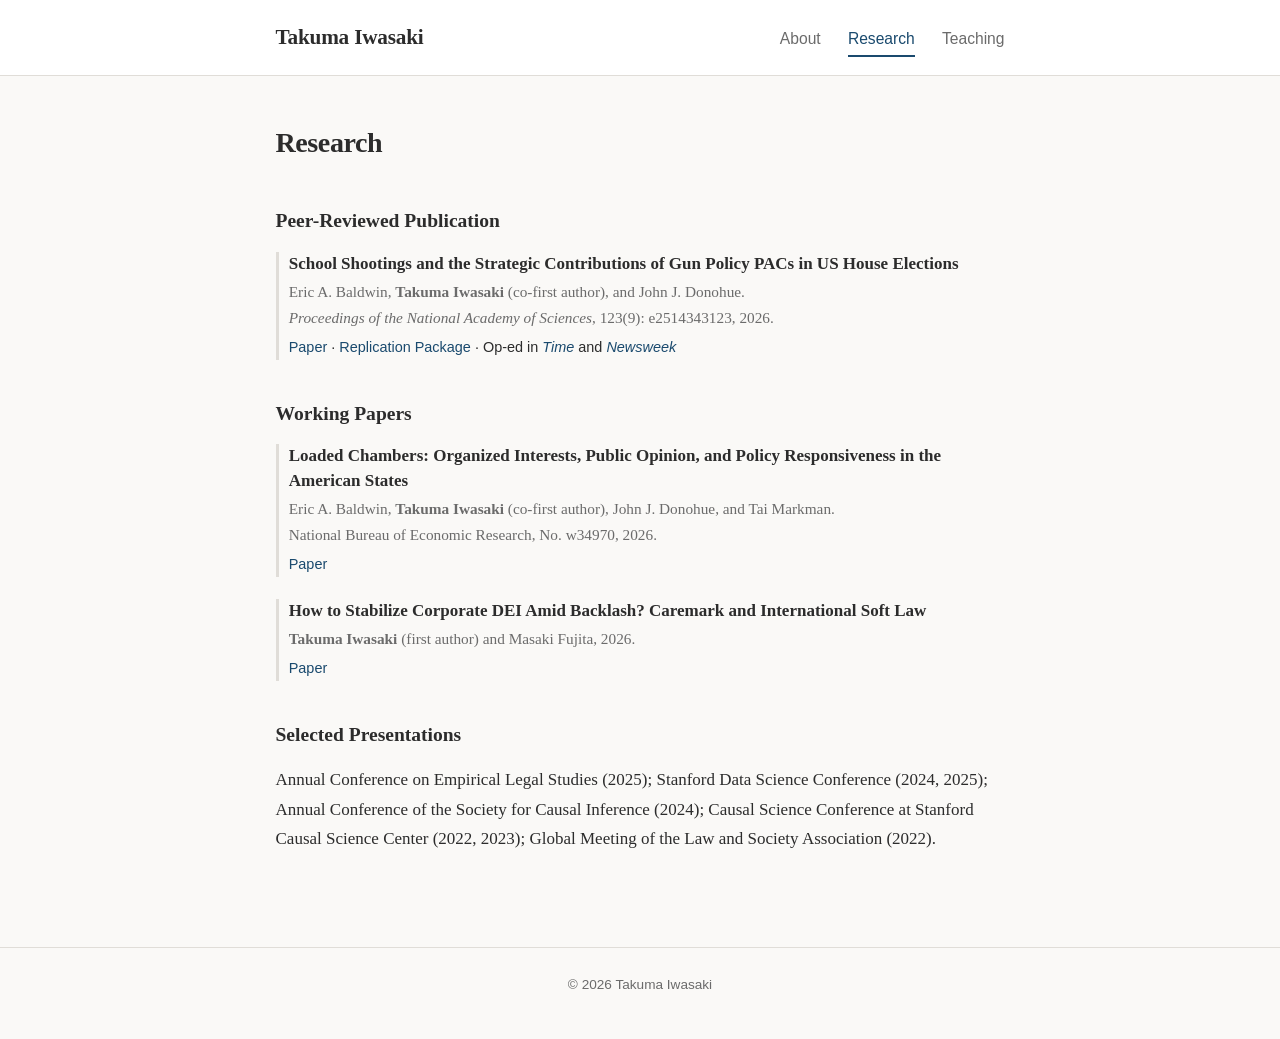
==== research.html @ 94c8c142 "Add files via upload" ====
<!DOCTYPE html>
<html lang="en">
<head>
  <meta charset="UTF-8">
  <meta name="viewport" content="width=device-width, initial-scale=1.0">
  <title>Research — Takuma Iwasaki</title>
  <link rel="stylesheet" href="style.css">
</head>
<body>
  <header>
    <div class="header-inner">
      <a href="index.html" class="site-title">Takuma Iwasaki</a>
      <nav>
        <a href="index.html">About</a>
        <a href="research.html" class="active">Research</a>
        <a href="teaching.html">Teaching</a>
      </nav>
    </div>
  </header>

  <main>
    <h1>Research</h1>

    <section class="research-section">
      <h2>Peer-Reviewed Publication</h2>

      <div class="pub-item">
        <p class="pub-title">School Shootings and the Strategic Contributions of Gun Policy PACs in US House Elections</p>
        <p class="pub-meta">
          Eric A. Baldwin, <strong>Takuma Iwasaki</strong> (co-first author), and John J. Donohue.<br>
          <em>Proceedings of the National Academy of Sciences</em>, 123(9): e2514343123, 2026.
        </p>
        <p class="pub-links">
          <a href="https://www.pnas.org/doi/10.1073/pnas.2514343123">Paper</a> ·
          <a href="https://github.com/takuma1102/GunPAC_replication_package">Replication Package</a> ·
          Op-ed in <a href="https://time.com/7317271/charlie-kirk-gun-violence-crime/"><em>Time</em></a> and <a href="https://www.newsweek.com/another-school-shooting-another-checkwhy-congress-wont-act-guns-opinion-2128518"><em>Newsweek</em></a>
        </p>
      </div>
    </section>

    <section class="research-section">
      <h2>Working Papers</h2>

      <div class="pub-item">
        <p class="pub-title">Loaded Chambers: Organized Interests, Public Opinion, and Policy Responsiveness in the American States</p>
        <p class="pub-meta">
          Eric A. Baldwin, <strong>Takuma Iwasaki</strong> (co-first author), John J. Donohue, and Tai Markman.<br>
          National Bureau of Economic Research, No. w34970, 2026.
        </p>
        <p class="pub-links"><a href="https://www.nber.org/papers/w34970">Paper</a></p>
      </div>

      <div class="pub-item">
        <p class="pub-title">How to Stabilize Corporate DEI Amid Backlash? Caremark and International Soft Law</p>
        <p class="pub-meta">
          <strong>Takuma Iwasaki</strong> (first author) and Masaki Fujita, 2026.
        </p>
        <p class="pub-links"><a href="https://papers.ssrn.com/sol3/papers.cfm?abstract_id=6380779">Paper</a></p>
      </div>
    </section>

    <section class="research-section">
      <h2>Selected Presentations</h2>
      <p>
        Annual Conference on Empirical Legal Studies (2025);
        Stanford Data Science Conference (2024, 2025);
        Annual Conference of the Society for Causal Inference (2024);
        Causal Science Conference at Stanford Causal Science Center (2022, 2023);
        Global Meeting of the Law and Society Association (2022).
      </p>
    </section>
  </main>

  <footer>
    <p>&copy; 2026 Takuma Iwasaki</p>
  </footer>
</body>
</html>
---- style.css ----
/* ===== Reset & Base ===== */
*,
*::before,
*::after {
  margin: 0;
  padding: 0;
  box-sizing: border-box;
}

:root {
  --color-bg: #faf9f7;
  --color-text: #2c2c2c;
  --color-text-light: #6b6b6b;
  --color-accent: #1a4a6e;
  --color-accent-hover: #0e3350;
  --color-border: #e0ddd8;
  --color-header-bg: #ffffff;
  --font-body: "Source Serif 4", "Noto Serif JP", Georgia, serif;
  --font-heading: "Source Serif 4", "Noto Serif JP", Georgia, serif;
  --font-nav: "Source Sans 3", "Noto Sans JP", Helvetica, Arial, sans-serif;
  --max-width: 780px;
}

html {
  font-size: 17px;
  scroll-behavior: smooth;
}

body {
  font-family: var(--font-body);
  background: var(--color-bg);
  color: var(--color-text);
  line-height: 1.72;
  min-height: 100vh;
  display: flex;
  flex-direction: column;
}

/* ===== Typography (Google Fonts) ===== */
@import url('https://fonts.googleapis.com/css2?family=Source+Serif+4:ital,wght@0,400;0,600;0,700;1,400&family=Source+Sans+3:wght@400;500;600&family=Noto+Serif+JP:wght@400;600&family=Noto+Sans+JP:wght@400;500&display=swap');

/* ===== Header ===== */
header {
  background: var(--color-header-bg);
  border-bottom: 1px solid var(--color-border);
  position: sticky;
  top: 0;
  z-index: 100;
}

.header-inner {
  max-width: var(--max-width);
  margin: 0 auto;
  padding: 1.1rem 1.5rem;
  display: flex;
  align-items: baseline;
  justify-content: space-between;
  gap: 1.5rem;
}

.site-title {
  font-family: var(--font-heading);
  font-size: 1.25rem;
  font-weight: 700;
  color: var(--color-text);
  text-decoration: none;
  letter-spacing: -0.01em;
  white-space: nowrap;
}

nav {
  display: flex;
  gap: 1.6rem;
}

nav a {
  font-family: var(--font-nav);
  font-size: 0.92rem;
  font-weight: 500;
  color: var(--color-text-light);
  text-decoration: none;
  padding-bottom: 2px;
  border-bottom: 2px solid transparent;
  transition: color 0.2s, border-color 0.2s;
}

nav a:hover {
  color: var(--color-text);
}

nav a.active {
  color: var(--color-accent);
  border-bottom-color: var(--color-accent);
}

/* ===== Main ===== */
main {
  max-width: var(--max-width);
  margin: 0 auto;
  padding: 2.5rem 1.5rem 4rem;
  flex: 1;
  width: 100%;
}

h1 {
  font-family: var(--font-heading);
  font-size: 1.65rem;
  font-weight: 700;
  margin-bottom: 1.4rem;
  letter-spacing: -0.015em;
  color: var(--color-text);
}

h2 {
  font-family: var(--font-heading);
  font-size: 1.15rem;
  font-weight: 600;
  margin-top: 2.2rem;
  margin-bottom: 0.8rem;
  color: var(--color-text);
}

p {
  margin-bottom: 1rem;
}

a {
  color: var(--color-accent);
  text-decoration: none;
  transition: color 0.15s;
}

a:hover {
  color: var(--color-accent-hover);
  text-decoration: underline;
}

/* ===== About Page Layout ===== */
.about-layout {
  display: flex;
  gap: 2.4rem;
  align-items: flex-start;
}

.portrait-col {
  flex-shrink: 0;
}

.portrait-placeholder {
  width: 160px;
  height: 200px;
  background: var(--color-border);
  border-radius: 4px;
  display: flex;
  align-items: center;
  justify-content: center;
  color: var(--color-text-light);
  font-family: var(--font-nav);
  font-size: 0.85rem;
}

.portrait-placeholder img {
  width: 100%;
  height: 100%;
  object-fit: cover;
  border-radius: 4px;
}

.bio-col {
  flex: 1;
  min-width: 0;
}

/* ===== Research Page ===== */
.research-section {
  margin-bottom: 1.5rem;
}

.pub-item {
  margin-bottom: 1.3rem;
  padding-left: 0.6rem;
  border-left: 3px solid var(--color-border);
}

.pub-title {
  font-weight: 600;
  margin-bottom: 0.15rem;
  line-height: 1.45;
}

.pub-meta {
  font-size: 0.9rem;
  color: var(--color-text-light);
  margin-bottom: 0.2rem;
}

.pub-links {
  font-family: var(--font-nav);
  font-size: 0.85rem;
  margin-bottom: 0;
}

.pub-links a {
  font-weight: 500;
}

/* ===== Teaching Page ===== */
.teaching-section {
  margin-bottom: 2.5rem;
}

.teaching-section h2 {
  font-size: 1.25rem;
  font-weight: 700;
  margin-top: 2.5rem;
  margin-bottom: 0.5rem;
  padding-bottom: 0.45rem;
  border-bottom: 2px solid var(--color-border);
  letter-spacing: -0.01em;
}

.course-item {
  margin-bottom: 1.2rem;
  padding-left: 0.6rem;
}

.course-title {
  font-weight: 600;
  font-size: 0.95rem;
  margin-bottom: 0.1rem;
}

.course-meta {
  font-family: var(--font-body);
  font-size: 0.9rem;
  color: var(--color-text-light);
  margin-bottom: 0.25rem;
  font-style: italic;
}

.course-desc {
  font-size: 0.95rem;
}

/* ===== Footer ===== */
footer {
  border-top: 1px solid var(--color-border);
  padding: 1.5rem;
  text-align: center;
  font-family: var(--font-nav);
  font-size: 0.8rem;
  color: var(--color-text-light);
}

/* ===== Responsive ===== */
@media (max-width: 600px) {
  html {
    font-size: 16px;
  }

  .header-inner {
    flex-direction: column;
    gap: 0.6rem;
    padding: 0.9rem 1.2rem;
  }

  nav {
    gap: 1.2rem;
  }

  .about-layout {
    flex-direction: column;
    gap: 1.5rem;
  }

  .portrait-placeholder {
    width: 130px;
    height: 165px;
  }

  main {
    padding: 1.8rem 1.2rem 3rem;
  }
}
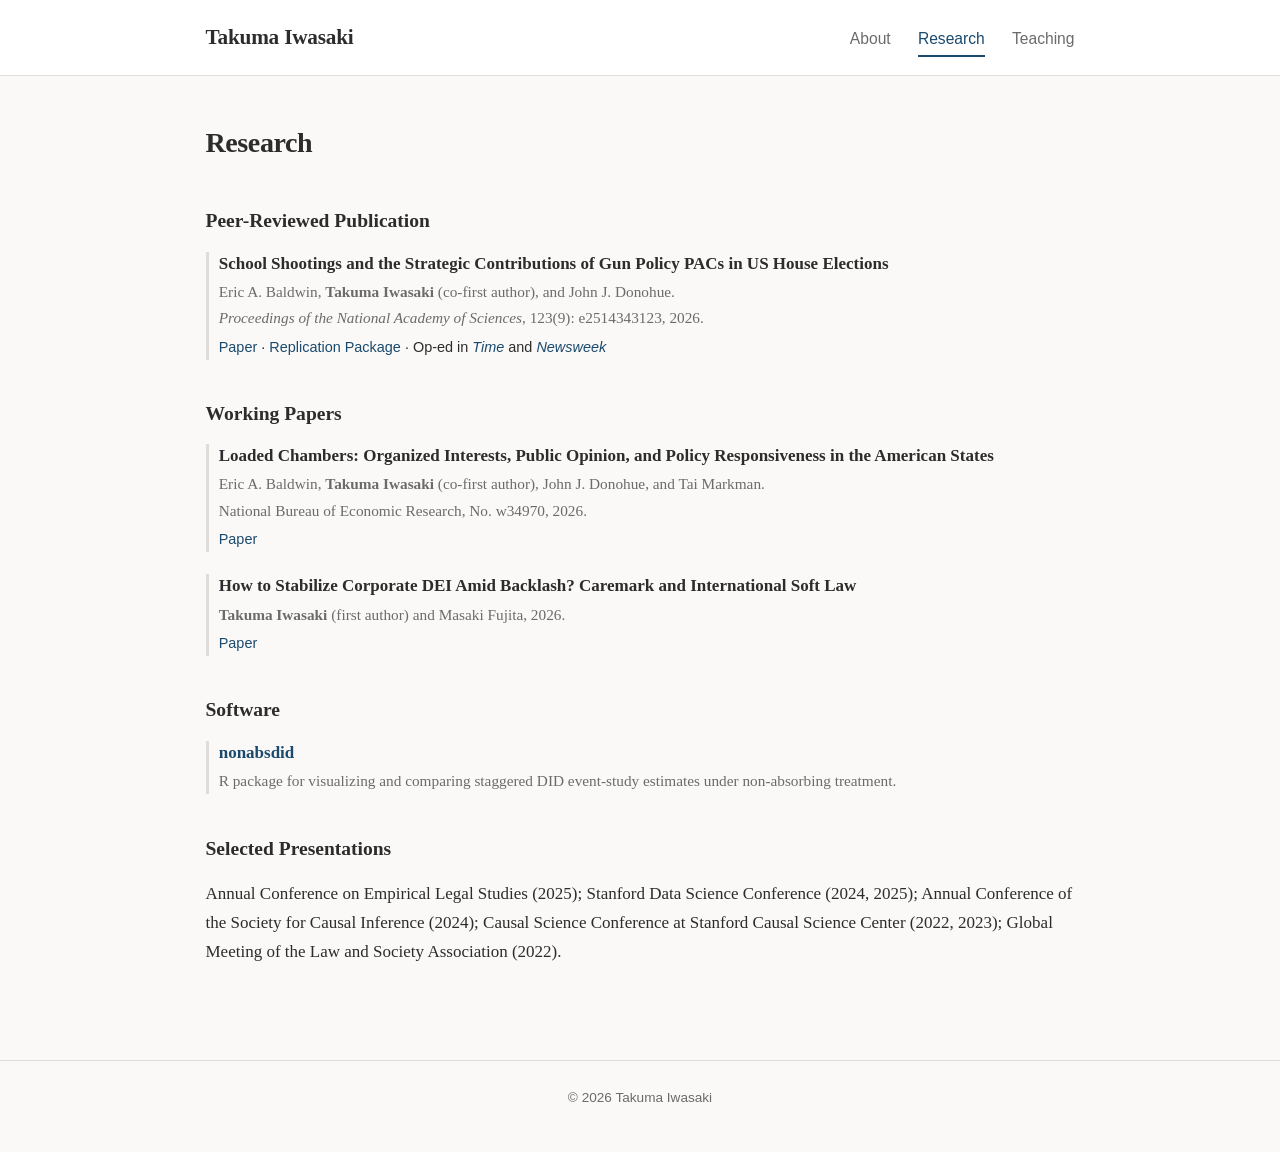
==== commit 698ae521: "Update research.html" ====
--- a/research.html
+++ b/research.html
@@ -5,6 +5,15 @@
   <meta name="viewport" content="width=device-width, initial-scale=1.0">
   <title>Research — Takuma Iwasaki</title>
   <link rel="stylesheet" href="style.css">
+    <!-- Google tag (gtag.js) -->
+<script async src="https://www.googletagmanager.com/gtag/js?id=G-N5DC8T6V1M"></script>
+<script>
+  window.dataLayer = window.dataLayer || [];
+  function gtag(){dataLayer.push(arguments);}
+  gtag('js', new Date());
+
+  gtag('config', 'G-N5DC8T6V1M');
+</script>
 </head>
 <body>
   <header>
@@ -60,6 +69,16 @@
     </section>
 
     <section class="research-section">
+      <h2>Software</h2>
+      <div class="pub-item">
+        <p class="pub-title"><a href="https://github.com/takuma1102/nonabsdid">nonabsdid</a></p>
+        <p class="pub-meta">
+          R package for visualizing and comparing staggered DID event-study estimates under non-absorbing treatment.
+        </p>
+      </div>
+    </section>
+    
+    <section class="research-section">
       <h2>Selected Presentations</h2>
       <p>
         Annual Conference on Empirical Legal Studies (2025);
--- a/style.css
+++ b/style.css
@@ -18,7 +18,7 @@
   --font-body: "Source Serif 4", "Noto Serif JP", Georgia, serif;
   --font-heading: "Source Serif 4", "Noto Serif JP", Georgia, serif;
   --font-nav: "Source Sans 3", "Noto Sans JP", Helvetica, Arial, sans-serif;
-  --max-width: 780px;
+  --max-width: 920px;
 }
 
 html {
@@ -147,22 +147,16 @@
 }
 
 .portrait-placeholder {
-  width: 160px;
-  height: 200px;
+  width: 220px;
   background: var(--color-border);
   border-radius: 4px;
-  display: flex;
-  align-items: center;
-  justify-content: center;
-  color: var(--color-text-light);
-  font-family: var(--font-nav);
-  font-size: 0.85rem;
+  overflow: hidden;
 }
 
 .portrait-placeholder img {
   width: 100%;
-  height: 100%;
-  object-fit: cover;
+  height: auto;
+  display: block;
   border-radius: 4px;
 }
 
